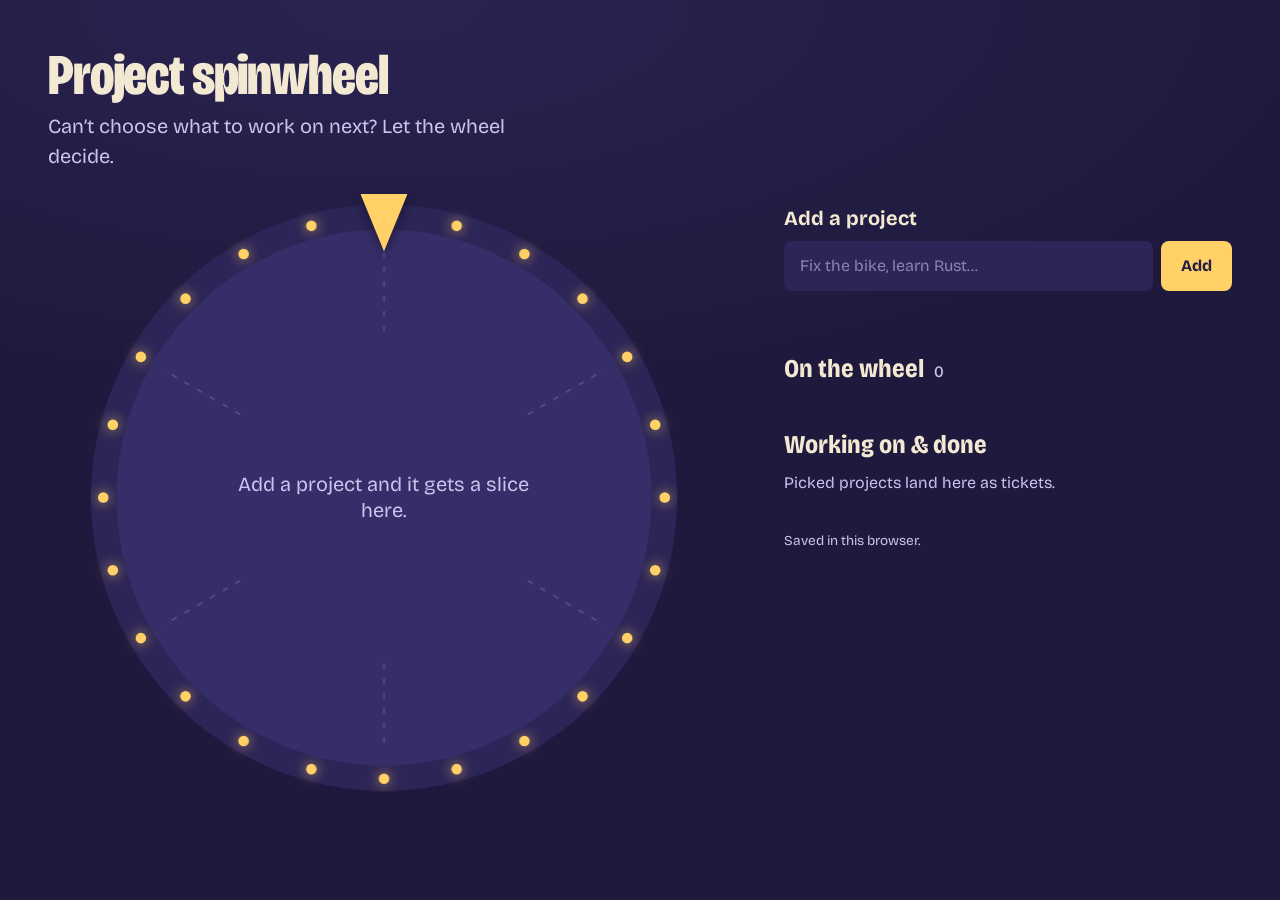
==== index.html @ 8253cdf7 "feat: add wheel UI Co-Authored-By: Claude Opus 5.5 <noreply@anthropic.com>" ====
<!doctype html>
<html lang="en">
<head>
  <meta charset="utf-8">
  <meta name="viewport" content="width=device-width, initial-scale=1">
  <title>Project spinwheel</title>
  <meta name="description" content="Spin a wheel of your projects to pick what to work on next.">
  <meta name="theme-color" content="#1F1A3D">
  <link rel="icon" href="data:image/svg+xml,%3Csvg xmlns='http://www.w3.org/2000/svg' viewBox='0 0 32 32'%3E%3Ccircle cx='16' cy='16' r='15' fill='%232C2557'/%3E%3Cpath d='M16 16V3a13 13 0 0 1 11.3 6.5z' fill='%23EF5B3E'/%3E%3Cpath d='M16 16l11.3-6.5a13 13 0 0 1 0 13z' fill='%23F2A541'/%3E%3Cpath d='M16 16l11.3 6.5A13 13 0 0 1 16 29z' fill='%232FA59A'/%3E%3Cpath d='M16 16v13a13 13 0 0 1-11.3-6.5z' fill='%234E86E4'/%3E%3Cpath d='M16 16L4.7 22.5a13 13 0 0 1 0-13z' fill='%23B76AD4'/%3E%3Cpath d='M16 16L4.7 9.5A13 13 0 0 1 16 3z' fill='%237FBF5A'/%3E%3Ccircle cx='16' cy='16' r='4' fill='%23FFD166'/%3E%3C/svg%3E">
  <link rel="preconnect" href="https://fonts.googleapis.com">
  <link rel="preconnect" href="https://fonts.gstatic.com" crossorigin>
  <link rel="stylesheet" href="https://fonts.googleapis.com/css2?family=Bricolage+Grotesque:opsz,wdth,wght@12..96,75..100,200..800&display=swap">
  <link rel="stylesheet" href="style.css">
  <script type="module" src="app.js"></script>
</head>
<body>
  <header class="masthead">
    <h1>Project spinwheel</h1>
    <p class="tagline">Can’t choose what to work on next? Let the wheel decide.</p>
  </header>

  <main class="booth">
    <section class="stage" aria-label="Wheel">
      <div class="wheel" id="wheel">
        <canvas id="wheel-canvas" aria-hidden="true"></canvas>
        <div class="pointer" id="pointer" aria-hidden="true"></div>
        <button class="hub" id="spin" type="button">Spin</button>
        <p class="wheel-empty" id="wheel-empty" hidden>Add a project and it gets a slice here.</p>
      </div>
    </section>

    <div class="side" id="side">
      <form class="add" id="add-form" autocomplete="off">
        <label for="add-input">Add a project</label>
        <div class="add-row">
          <input id="add-input" name="project" maxlength="60" placeholder="Fix the bike, learn Rust…" enterkeyhint="done">
          <button type="submit">Add</button>
        </div>
        <p class="add-error" id="add-error" role="status"></p>
      </form>

      <section class="list-section" aria-labelledby="wheel-heading">
        <h2 id="wheel-heading">On the wheel <span class="count" id="wheel-count">0</span></h2>
        <ul class="wheel-list" id="wheel-list"></ul>
      </section>

      <section class="list-section" aria-labelledby="pile-heading">
        <h2 id="pile-heading">Working on &amp; done <span class="count" id="pile-count">0</span></h2>
        <p class="pile-empty" id="pile-empty">Picked projects land here as tickets.</p>
        <ul class="tickets" id="pile-list"></ul>
      </section>

      <p class="save-note" id="save-note">Saved in this browser.</p>
    </div>
  </main>

  <dialog class="result" id="result" aria-labelledby="result-name">
    <p class="result-lead">The wheel picked</p>
    <h2 class="result-name" id="result-name"></h2>
    <div class="result-actions">
      <button class="primary" id="result-keep" type="button" autofocus>Work on this</button>
      <button id="result-again" type="button">Spin again</button>
    </div>
  </dialog>

  <p class="visually-hidden" id="announce" aria-live="polite"></p>
</body>
</html>
---- style.css ----
:root {
  --dusk: #1F1A3D;
  --booth: #2C2557;
  --booth-raised: #362E68;
  --bulb: #FFD166;
  --ticket: #F3E9D2;
  --ink: #231C48;
  --haze: #C9C3EE;
  --rule: rgb(201 195 238 / 0.16);

  --font: "Bricolage Grotesque", system-ui, sans-serif;
  --step-0: 1rem;
  --step-1: 1.25rem;
  --step-2: 1.6rem;
  --step-3: 2.4rem;
  --step-4: 3.6rem;

  color-scheme: dark;
}

*, *::before, *::after { box-sizing: border-box; }

html { background: var(--dusk); }

body {
  margin: 0;
  min-height: 100vh;
  font-family: var(--font);
  font-size: var(--step-0);
  line-height: 1.5;
  color: var(--ticket);
  background:
    radial-gradient(120% 70% at 30% 0%, #2a2352 0%, transparent 60%),
    var(--dusk);
  -webkit-font-smoothing: antialiased;
}

h1, h2, p, ul { margin: 0; }
button, input { font: inherit; color: inherit; }
button { cursor: pointer; }

:focus-visible {
  outline: 3px solid var(--bulb);
  outline-offset: 3px;
}

.visually-hidden {
  position: absolute;
  width: 1px; height: 1px;
  overflow: hidden;
  clip-path: inset(50%);
  white-space: nowrap;
}

/* ---------- Masthead ---------- */

.masthead {
  max-width: 80rem;
  margin: 0 auto;
  padding: clamp(1.5rem, 4vw, 3rem) clamp(1rem, 4vw, 3rem) clamp(1rem, 3vw, 2rem);
}

.masthead h1 {
  font-size: clamp(var(--step-3), 7vw, var(--step-4));
  font-weight: 800;
  font-stretch: 78%;
  font-variation-settings: "opsz" 96;
  line-height: 0.95;
  letter-spacing: -0.02em;
}

.tagline {
  margin-top: 0.5rem;
  color: var(--haze);
  font-size: var(--step-1);
  max-width: 36ch;
}

/* ---------- Layout ---------- */

.booth {
  display: grid;
  gap: clamp(2rem, 5vw, 4.5rem);
  max-width: 80rem;
  margin: 0 auto;
  padding: 0 clamp(1rem, 4vw, 3rem) 4rem;
}

@media (min-width: 860px) {
  .booth {
    grid-template-columns: auto minmax(18rem, 28rem);
    align-items: start;
  }
  .stage {
    position: sticky;
    top: 1.5rem;
  }
}

/* Ticket notches: --notch is set per element. */
.ticket, .result {
  --notches:
    radial-gradient(circle var(--notch) at 0 50%, #0000 98%, #000 100%),
    radial-gradient(circle var(--notch) at 100% 50%, #0000 98%, #000 100%);
}

/* ---------- Wheel ---------- */

.wheel {
  position: relative;
  width: min(100%, 520px);
  aspect-ratio: 1;
  margin-inline: auto;
}

@media (min-width: 860px) {
  .wheel { width: min(78vh, 46vw, 760px); }
}

.wheel canvas {
  display: block;
  width: 100%;
  height: 100%;
}

.pointer {
  position: absolute;
  top: -1.5%;
  left: 50%;
  width: 8%;
  aspect-ratio: 0.82;
  translate: -50% 0;
  transform-origin: 50% 25%;
  filter: drop-shadow(0 0.25rem 0.35rem rgb(10 6 30 / 0.55));
  z-index: 1;
}

.pointer::before {
  content: "";
  position: absolute;
  inset: 0;
  background: var(--bulb);
  clip-path: polygon(0 0, 100% 0, 50% 100%);
}

.pointer.tick { animation: flick 140ms ease-out; }

@keyframes flick {
  30% { rotate: -16deg; }
  100% { rotate: 0deg; }
}

.hub {
  position: absolute;
  inset: 0;
  margin: auto;
  width: 23%;
  aspect-ratio: 1;
  border: 0.3rem solid var(--ink);
  border-radius: 50%;
  background: var(--bulb);
  color: var(--ink);
  font-size: clamp(1.1rem, 3vw, 1.9rem);
  font-weight: 800;
  font-stretch: 80%;
  letter-spacing: -0.01em;
  box-shadow:
    0 0 0 0.3rem var(--bulb),
    0 0.7rem 1.6rem rgb(10 6 30 / 0.45);
  transition: transform 120ms ease-out, box-shadow 120ms ease-out;
}

.hub:hover:not(:disabled) { transform: scale(1.04); }
.hub:active:not(:disabled) { transform: scale(0.96); }
.hub:focus-visible { outline-color: var(--ticket); outline-offset: 0.55rem; }
.hub:disabled { cursor: default; }

.wheel-empty {
  position: absolute;
  inset: 0;
  margin: auto;
  width: 58%;
  height: fit-content;
  text-align: center;
  color: var(--haze);
  font-size: var(--step-1);
  line-height: 1.3;
}

/* ---------- Side column ---------- */

.side {
  display: grid;
  gap: 2.25rem;
  align-content: start;
}

.add label {
  display: block;
  margin-bottom: 0.5rem;
  font-size: var(--step-1);
  font-weight: 700;
}

.add-row {
  display: flex;
  gap: 0.5rem;
}

.add input {
  flex: 1;
  min-width: 0;
  padding: 0.7rem 0.9rem;
  border: 2px solid transparent;
  border-radius: 0.5rem;
  background: var(--booth);
  color: var(--ticket);
}

.add input::placeholder { color: rgb(201 195 238 / 0.6); }

.add input:focus-visible {
  outline: none;
  border-color: var(--bulb);
}

.add button {
  padding: 0.7rem 1.25rem;
  border: 0;
  border-radius: 0.5rem;
  background: var(--bulb);
  color: var(--ink);
  font-weight: 700;
}

.add-error {
  min-height: 1.5em;
  margin-top: 0.4rem;
  color: var(--bulb);
  font-size: 0.9rem;
}

.list-section h2 {
  display: flex;
  align-items: baseline;
  gap: 0.6rem;
  margin-bottom: 0.75rem;
  font-size: var(--step-2);
  font-weight: 750;
  font-stretch: 85%;
  line-height: 1.1;
}

.count {
  font-size: var(--step-0);
  font-weight: 500;
  font-stretch: 100%;
  color: var(--haze);
  font-variant-numeric: tabular-nums;
}

/* Wheel list */

.wheel-list {
  list-style: none;
  padding: 0;
}

.wheel-item {
  display: flex;
  align-items: center;
  gap: 0.75rem;
  padding: 0.45rem 0;
  border-bottom: 1px solid var(--rule);
}

.wheel-item:first-child { border-top: 1px solid var(--rule); }

.swatch {
  flex: none;
  width: 0.8rem;
  height: 0.8rem;
  border-radius: 50%;
}

.wheel-item .name {
  flex: 1;
  min-width: 0;
  overflow-wrap: anywhere;
}

.remove {
  flex: none;
  width: 2rem;
  height: 2rem;
  border: 0;
  border-radius: 50%;
  background: transparent;
  color: var(--haze);
  font-size: 0.95rem;
}

.remove:hover { background: var(--booth); color: var(--ticket); }

/* Tickets */

.pile-empty {
  color: var(--haze);
}

.pile-empty[hidden] { display: none; }

.tickets {
  list-style: none;
  padding: 0;
  display: grid;
  gap: 0.6rem;
}

.ticket {
  --notch: 0.6rem;
  position: relative;
  display: grid;
  grid-template-columns: auto 1fr auto;
  align-items: center;
  gap: 0.9rem;
  padding: 0.75rem 0.75rem 0.75rem 1.25rem;
  background: var(--ticket);
  color: var(--ink);
  border-radius: 0.3rem;
  -webkit-mask: var(--notches);
  -webkit-mask-composite: source-in;
  mask: var(--notches);
  mask-composite: intersect;
}

.ticket :focus-visible { outline-color: var(--ink); }

.ticket.arrive { animation: arrive 420ms cubic-bezier(.2, .9, .3, 1.2); }

@keyframes arrive {
  from { opacity: 0; translate: -1.5rem 0; rotate: -2deg; }
  to { opacity: 1; translate: 0 0; rotate: 0deg; }
}

.done-toggle {
  display: flex;
  flex-direction: column;
  align-items: center;
  gap: 0.1rem;
  font-size: 0.75rem;
  font-weight: 600;
  cursor: pointer;
}

.done-toggle input {
  width: 1.2rem;
  height: 1.2rem;
  margin: 0;
  accent-color: var(--ink);
  cursor: pointer;
}

.ticket-body { min-width: 0; }

.ticket .name {
  display: block;
  font-weight: 700;
  font-size: 1.05rem;
  line-height: 1.25;
  overflow-wrap: anywhere;
}

.ticket .meta {
  display: block;
  font-size: 0.8rem;
  color: rgb(35 28 72 / 0.7);
}

.back {
  align-self: stretch;
  padding: 0 0.4rem 0 0.85rem;
  border: 0;
  border-left: 2px dashed rgb(35 28 72 / 0.35);
  background: transparent;
  color: var(--ink);
  font-size: 0.85rem;
  font-weight: 600;
  line-height: 1.2;
  max-width: 6.5rem;
  text-align: left;
}

.back:hover { text-decoration: underline; }

/* A finished project: struck through, with a punched hole. */
.ticket.done .name {
  text-decoration: line-through;
  text-decoration-thickness: 2px;
  color: rgb(35 28 72 / 0.6);
}

.ticket.done .ticket-body {
  position: relative;
  padding-right: 1.4rem;
}

.ticket.done .ticket-body::after {
  content: "";
  position: absolute;
  top: 0.15rem;
  right: 0;
  width: 0.7rem;
  height: 0.7rem;
  border-radius: 50%;
  background: var(--dusk);
  box-shadow: inset 0 1px 2px rgb(0 0 0 / 0.6);
}

.save-note {
  font-size: 0.85rem;
  color: var(--haze);
}

.save-note.warn { color: var(--bulb); }

/* ---------- Result dialog: the winning ticket ---------- */

.result {
  --notch: 1rem;
  width: min(30rem, 92vw);
  padding: 2rem 2.25rem 2.25rem;
  border: 0;
  border-radius: 0.5rem;
  background: var(--ticket);
  color: var(--ink);
  -webkit-mask: var(--notches);
  -webkit-mask-composite: source-in;
  mask: var(--notches);
  mask-composite: intersect;
}

.result[open] { animation: pop 360ms cubic-bezier(.2, .9, .3, 1.25); }

@keyframes pop {
  from { opacity: 0; scale: 0.85; rotate: -3deg; }
  to { opacity: 1; scale: 1; rotate: 0deg; }
}

.result::backdrop {
  background: rgb(18 14 40 / 0.72);
}

.result :focus-visible { outline-color: var(--ink); }

.result-lead {
  font-size: var(--step-1);
  color: rgb(35 28 72 / 0.75);
}

.result-name {
  margin: 0.25rem 0 1.75rem;
  font-size: clamp(var(--step-2), 8vw, var(--step-4));
  font-weight: 800;
  font-stretch: 78%;
  font-variation-settings: "opsz" 96;
  line-height: 1;
  letter-spacing: -0.02em;
  overflow-wrap: anywhere;
}

.result-actions {
  display: flex;
  flex-wrap: wrap;
  gap: 0.75rem;
}

.result-actions button {
  padding: 0.75rem 1.4rem;
  border: 2px solid var(--ink);
  border-radius: 0.5rem;
  background: transparent;
  color: var(--ink);
  font-weight: 700;
}

.result-actions .primary {
  background: var(--ink);
  color: var(--ticket);
}

/* ---------- Motion preferences ---------- */

@media (prefers-reduced-motion: reduce) {
  *, *::before, *::after {
    animation: none !important;
    transition: none !important;
  }
}
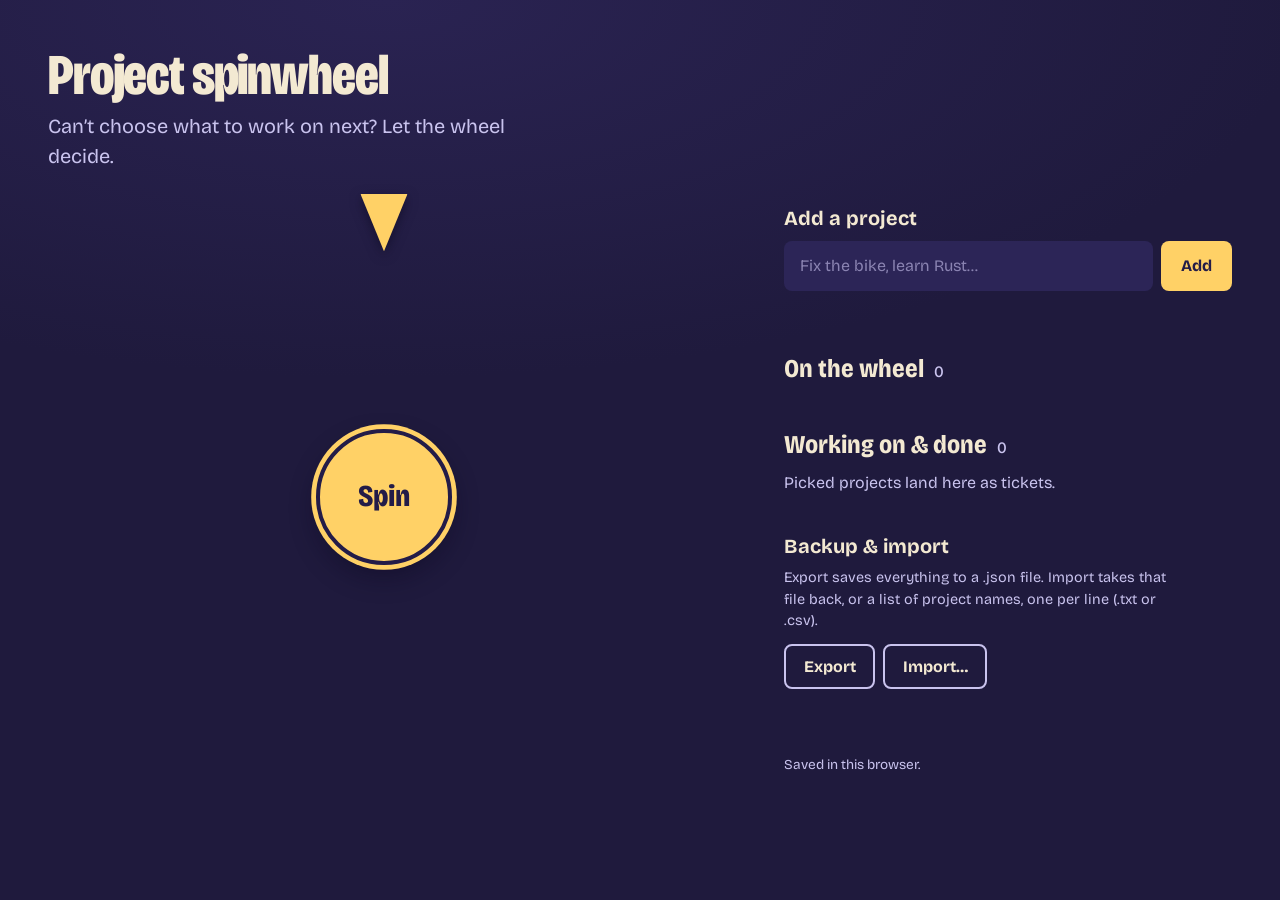
==== commit 4f3ba005: "feat: add export and import buttons A "Backup & import" section with Export (downloads the JSON back" ====
--- a/index.html
+++ b/index.html
@@ -50,6 +50,17 @@
         <ul class="tickets" id="pile-list"></ul>
       </section>
 
+      <section class="backup" aria-labelledby="backup-heading">
+        <h2 id="backup-heading">Backup &amp; import</h2>
+        <p class="backup-hint">Export saves everything to a .json file. Import takes that file back, or a list of project names, one per line (.txt or .csv).</p>
+        <div class="backup-row">
+          <button type="button" id="export">Export</button>
+          <button type="button" id="import">Import…</button>
+          <input type="file" id="import-file" accept=".json,.txt,.csv,application/json,text/plain,text/csv" hidden>
+        </div>
+        <p class="backup-status" id="backup-status" role="status"></p>
+      </section>
+
       <p class="save-note" id="save-note">Saved in this browser.</p>
     </div>
   </main>
@@ -63,6 +74,19 @@
     </div>
   </dialog>
 
+  <dialog class="result" id="import-dialog" aria-labelledby="import-title" aria-describedby="import-text">
+    <form method="dialog">
+      <p class="result-lead">Import backup</p>
+      <h2 class="import-title" id="import-title"></h2>
+      <p class="import-text" id="import-text">Merge keeps your projects and adds the new ones. Replace swaps everything here for what’s in the file.</p>
+      <div class="result-actions">
+        <button class="primary" value="merge" autofocus>Merge</button>
+        <button value="replace">Replace</button>
+        <button value="cancel">Cancel</button>
+      </div>
+    </form>
+  </dialog>
+
   <p class="visually-hidden" id="announce" aria-live="polite"></p>
 </body>
 </html>
--- a/style.css
+++ b/style.css
@@ -170,10 +170,10 @@
   transition: transform 120ms ease-out, box-shadow 120ms ease-out;
 }
 
-.hub:hover:not(:disabled) { transform: scale(1.04); }
-.hub:active:not(:disabled) { transform: scale(0.96); }
+.hub:hover:not(:disabled, [aria-disabled="true"]) { transform: scale(1.04); }
+.hub:active:not(:disabled, [aria-disabled="true"]) { transform: scale(0.96); }
 .hub:focus-visible { outline-color: var(--ticket); outline-offset: 0.55rem; }
-.hub:disabled { cursor: default; }
+.hub:disabled, .hub[aria-disabled="true"] { cursor: default; }
 
 .wheel-empty {
   position: absolute;
@@ -417,6 +417,46 @@
   box-shadow: inset 0 1px 2px rgb(0 0 0 / 0.6);
 }
 
+/* Backup & import */
+
+.backup h2 {
+  margin-bottom: 0.35rem;
+  font-size: var(--step-1);
+  font-weight: 700;
+}
+
+.backup-hint {
+  color: var(--haze);
+  font-size: 0.9rem;
+  max-width: 44ch;
+}
+
+.backup-row {
+  display: flex;
+  flex-wrap: wrap;
+  gap: 0.5rem;
+  margin-top: 0.75rem;
+}
+
+.backup-row button {
+  padding: 0.55rem 1.1rem;
+  border: 2px solid var(--haze);
+  border-radius: 0.5rem;
+  background: transparent;
+  font-weight: 700;
+}
+
+.backup-row button:hover { background: var(--booth); }
+
+.backup-status {
+  min-height: 1.5em;
+  margin-top: 0.5rem;
+  font-size: 0.9rem;
+  color: var(--haze);
+}
+
+.backup-status.warn { color: var(--bulb); }
+
 .save-note {
   font-size: 0.85rem;
   color: var(--haze);
@@ -469,6 +509,19 @@
   overflow-wrap: anywhere;
 }
 
+.import-title {
+  margin-top: 0.25rem;
+  font-size: var(--step-2);
+  font-weight: 800;
+  font-stretch: 80%;
+  line-height: 1.1;
+}
+
+.import-text {
+  margin: 0.75rem 0 1.5rem;
+  color: rgb(35 28 72 / 0.8);
+}
+
 .result-actions {
   display: flex;
   flex-wrap: wrap;
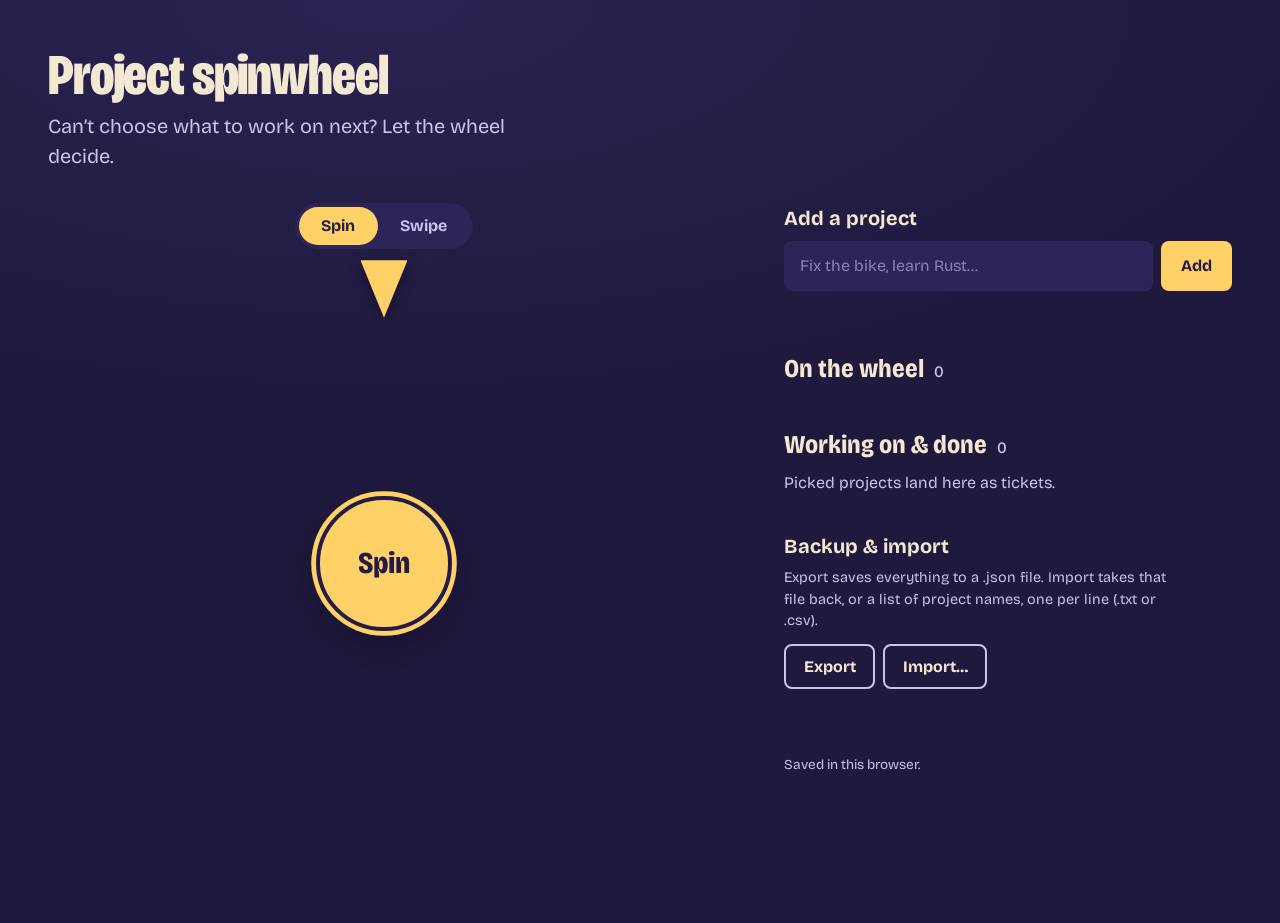
==== commit 503575ec: "feat: add swipe mode to pick projects card by card A Spin | Swipe switch above the wheel. Drag right" ====
--- a/index.html
+++ b/index.html
@@ -20,7 +20,30 @@
   </header>
 
   <main class="booth">
-    <section class="stage" aria-label="Wheel">
+    <section class="stage" aria-label="Pick a project">
+      <div class="modes" role="group" aria-label="How to pick">
+        <button type="button" class="mode" id="mode-spin" data-mode="spin" aria-pressed="true">Spin</button>
+        <button type="button" class="mode" id="mode-swipe" data-mode="swipe" aria-pressed="false">Swipe</button>
+      </div>
+
+      <div class="deck" id="deck" hidden>
+        <div class="deck-table">
+          <article class="card" id="card" tabindex="0" aria-roledescription="card"
+                   aria-describedby="deck-hint" aria-labelledby="card-lead card-name">
+            <span class="stamp stamp-yes" aria-hidden="true">Yes!</span>
+            <span class="stamp stamp-no" aria-hidden="true">Nope</span>
+            <p class="card-lead" id="card-lead">Work on this?</p>
+            <h2 class="card-name" id="card-name"></h2>
+          </article>
+          <p class="deck-empty" id="deck-empty" hidden>Add a project and it joins the deck.</p>
+        </div>
+        <div class="deck-actions" id="deck-actions">
+          <button type="button" class="deck-no" id="deck-no">✕ Skip</button>
+          <button type="button" class="deck-yes" id="deck-yes">✓ Work on this</button>
+        </div>
+        <p class="deck-hint" id="deck-hint">Swipe right to work on it, left to skip. Arrow keys work too.</p>
+      </div>
+
       <div class="wheel" id="wheel">
         <canvas id="wheel-canvas" aria-hidden="true"></canvas>
         <div class="pointer" id="pointer" aria-hidden="true"></div>
--- a/style.css
+++ b/style.css
@@ -550,3 +550,154 @@
     transition: none !important;
   }
 }
+
+/* ---------- Mode switch ---------- */
+
+.modes {
+  display: flex;
+  width: fit-content;
+  margin: 0 auto 1.25rem;
+  padding: 0.25rem;
+  border-radius: 999px;
+  background: var(--booth);
+}
+
+.mode {
+  padding: 0.45rem 1.4rem;
+  border: 0;
+  border-radius: 999px;
+  background: transparent;
+  color: var(--haze);
+  font-weight: 700;
+}
+
+.mode[aria-pressed="true"] {
+  background: var(--bulb);
+  color: var(--ink);
+}
+
+.wheel[hidden], .deck[hidden] { display: none; }
+
+/* ---------- Swipe deck ---------- */
+
+.deck {
+  width: min(100%, 26rem);
+  margin-inline: auto;
+}
+
+.deck-table {
+  position: relative;
+  display: grid;
+  place-items: center;
+  min-height: 22rem;
+}
+
+.card {
+  --notch: 1rem;
+  position: relative;
+  display: grid;
+  align-content: center;
+  width: 100%;
+  min-height: 22rem;
+  padding: 2.25rem 2rem;
+  border-radius: 0.5rem;
+  background: var(--ticket);
+  color: var(--ink);
+  cursor: grab;
+  touch-action: pan-y;
+  user-select: none;
+  -webkit-user-select: none;
+  -webkit-mask: radial-gradient(circle var(--notch) at 50% 0, #0000 98%, #000 100%),
+                radial-gradient(circle var(--notch) at 50% 100%, #0000 98%, #000 100%);
+  -webkit-mask-composite: source-in;
+  mask: radial-gradient(circle var(--notch) at 50% 0, #0000 98%, #000 100%),
+        radial-gradient(circle var(--notch) at 50% 100%, #0000 98%, #000 100%);
+  mask-composite: intersect;
+}
+
+.card[hidden] { display: none; }
+/* The notch mask clips anything outside the card, so the focus ring sits inside. */
+.card:focus-visible { outline: none; box-shadow: inset 0 0 0 0.25rem var(--ink); }
+.card.dragging { cursor: grabbing; }
+.card.settle { transition: transform 220ms cubic-bezier(.2, .9, .3, 1.2); }
+.card.fly { transition: transform 260ms ease-in, opacity 260ms ease-in; opacity: 0; }
+.card.enter { animation: deal 320ms cubic-bezier(.2, .9, .3, 1.15); }
+
+@keyframes deal {
+  from { opacity: 0; scale: 0.9; translate: 0 1.5rem; }
+  to { opacity: 1; scale: 1; translate: 0 0; }
+}
+
+.card-lead {
+  font-size: var(--step-1);
+  color: rgb(35 28 72 / 0.75);
+}
+
+.card-name {
+  margin-top: 0.35rem;
+  font-size: clamp(var(--step-2), 8vw, var(--step-4));
+  font-weight: 800;
+  font-stretch: 78%;
+  font-variation-settings: "opsz" 96;
+  line-height: 1;
+  letter-spacing: -0.02em;
+  overflow-wrap: anywhere;
+}
+
+.stamp {
+  position: absolute;
+  top: 1.5rem;
+  padding: 0.2rem 0.7rem;
+  border: 0.2rem solid currentColor;
+  border-radius: 0.4rem;
+  font-size: var(--step-1);
+  font-weight: 800;
+  text-transform: uppercase;
+  letter-spacing: 0.04em;
+  pointer-events: none;
+}
+
+.stamp-yes { left: 1.25rem; color: #1F8A7F; rotate: -12deg; opacity: var(--yes, 0); }
+.stamp-no { right: 1.25rem; color: #D9432A; rotate: 12deg; opacity: var(--no, 0); }
+
+.deck-empty {
+  color: var(--haze);
+  font-size: var(--step-1);
+  text-align: center;
+  max-width: 20ch;
+}
+
+.deck-actions {
+  display: flex;
+  justify-content: center;
+  gap: 0.75rem;
+  margin-top: 1.25rem;
+}
+
+.deck-actions[hidden] { display: none; }
+
+.deck-actions button {
+  padding: 0.75rem 1.4rem;
+  border-radius: 999px;
+  font-weight: 700;
+}
+
+.deck-no {
+  border: 2px solid var(--haze);
+  background: transparent;
+}
+
+.deck-no:hover { background: var(--booth); }
+
+.deck-yes {
+  border: 2px solid var(--bulb);
+  background: var(--bulb);
+  color: var(--ink);
+}
+
+.deck-hint {
+  margin-top: 0.75rem;
+  text-align: center;
+  color: var(--haze);
+  font-size: 0.9rem;
+}
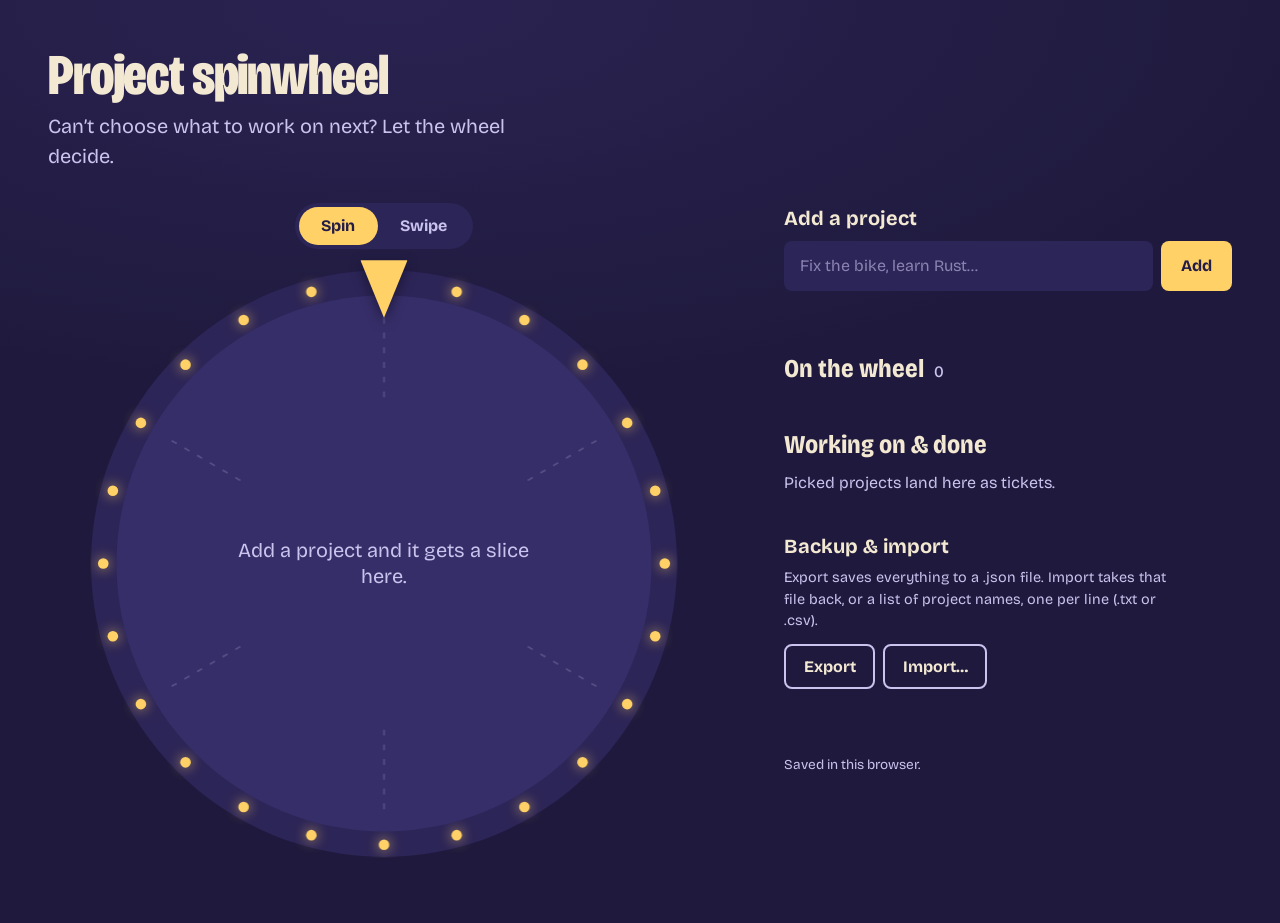
==== commit 24f7bb6c: "feat: bundle Bricolage Grotesque instead of loading Google Fonts The page now makes no third-party r" ====
--- a/index.html
+++ b/index.html
@@ -7,9 +7,6 @@
   <meta name="description" content="Spin a wheel of your projects to pick what to work on next.">
   <meta name="theme-color" content="#1F1A3D">
   <link rel="icon" href="data:image/svg+xml,%3Csvg xmlns='http://www.w3.org/2000/svg' viewBox='0 0 32 32'%3E%3Ccircle cx='16' cy='16' r='15' fill='%232C2557'/%3E%3Cpath d='M16 16V3a13 13 0 0 1 11.3 6.5z' fill='%23EF5B3E'/%3E%3Cpath d='M16 16l11.3-6.5a13 13 0 0 1 0 13z' fill='%23F2A541'/%3E%3Cpath d='M16 16l11.3 6.5A13 13 0 0 1 16 29z' fill='%232FA59A'/%3E%3Cpath d='M16 16v13a13 13 0 0 1-11.3-6.5z' fill='%234E86E4'/%3E%3Cpath d='M16 16L4.7 22.5a13 13 0 0 1 0-13z' fill='%23B76AD4'/%3E%3Cpath d='M16 16L4.7 9.5A13 13 0 0 1 16 3z' fill='%237FBF5A'/%3E%3Ccircle cx='16' cy='16' r='4' fill='%23FFD166'/%3E%3C/svg%3E">
-  <link rel="preconnect" href="https://fonts.googleapis.com">
-  <link rel="preconnect" href="https://fonts.gstatic.com" crossorigin>
-  <link rel="stylesheet" href="https://fonts.googleapis.com/css2?family=Bricolage+Grotesque:opsz,wdth,wght@12..96,75..100,200..800&display=swap">
   <link rel="stylesheet" href="style.css">
   <script type="module" src="app.js"></script>
 </head>
--- a/style.css
+++ b/style.css
@@ -1,3 +1,24 @@
+/* Bricolage Grotesque, bundled so the page works offline and makes no
+   third-party requests. SIL Open Font License, see fonts/OFL.txt. */
+@font-face {
+  font-family: "Bricolage Grotesque";
+  font-style: normal;
+  font-weight: 200 800;
+  font-stretch: 75% 100%;
+  font-display: swap;
+  src: url("fonts/bricolage-grotesque-latin-ext.woff2") format("woff2");
+  unicode-range: U+0100-02BA, U+02BD-02C5, U+02C7-02CC, U+02CE-02D7, U+02DD-02FF, U+0304, U+0308, U+0329, U+1D00-1DBF, U+1E00-1E9F, U+1EF2-1EFF, U+2020, U+20A0-20AB, U+20AD-20C4, U+2113, U+2C60-2C7F, U+A720-A7FF;
+}
+@font-face {
+  font-family: "Bricolage Grotesque";
+  font-style: normal;
+  font-weight: 200 800;
+  font-stretch: 75% 100%;
+  font-display: swap;
+  src: url("fonts/bricolage-grotesque-latin.woff2") format("woff2");
+  unicode-range: U+0000-00FF, U+0131, U+0152-0153, U+02BB-02BC, U+02C6, U+02DA, U+02DC, U+0304, U+0308, U+0329, U+2000-206F, U+20AC, U+2122, U+2191, U+2193, U+2212, U+2215, U+FEFF, U+FFFD;
+}
+
 :root {
   --dusk: #1F1A3D;
   --booth: #2C2557;
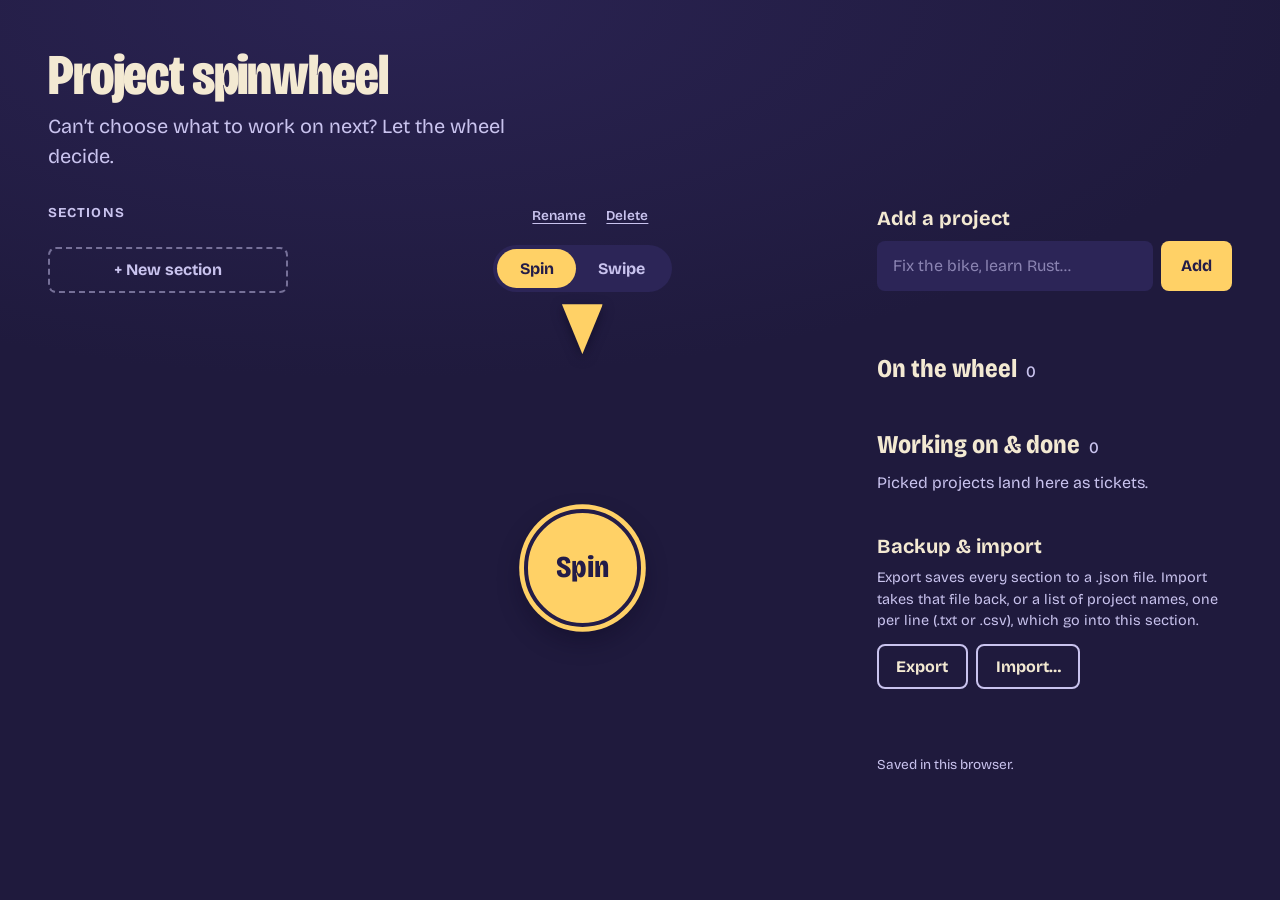
==== commit 4e2f59e0: "feat: section list with new, rename, delete and switching Co-Authored-By: Claude Opus 5.5 <noreply@a" ====
--- a/index.html
+++ b/index.html
@@ -6,7 +6,7 @@
   <title>Project spinwheel</title>
   <meta name="description" content="Spin a wheel of your projects to pick what to work on next.">
   <meta name="theme-color" content="#1F1A3D">
-  <link rel="icon" href="data:image/svg+xml,%3Csvg xmlns='http://www.w3.org/2000/svg' viewBox='0 0 32 32'%3E%3Ccircle cx='16' cy='16' r='15' fill='%232C2557'/%3E%3Cpath d='M16 16V3a13 13 0 0 1 11.3 6.5z' fill='%23EF5B3E'/%3E%3Cpath d='M16 16l11.3-6.5a13 13 0 0 1 0 13z' fill='%23F2A541'/%3E%3Cpath d='M16 16l11.3 6.5A13 13 0 0 1 16 29z' fill='%232FA59A'/%3E%3Cpath d='M16 16v13a13 13 0 0 1-11.3-6.5z' fill='%234E86E4'/%3E%3Cpath d='M16 16L4.7 22.5a13 13 0 0 1 0-13z' fill='%23B76AD4'/%3E%3Cpath d='M16 16L4.7 9.5A13 13 0 0 1 16 3z' fill='%237FBF5A'/%3E%3Ccircle cx='16' cy='16' r='4' fill='%23FFD166'/%3E%3C/svg%3E">
+  <link rel="icon" href="icons/icon.svg" type="image/svg+xml">
   <link rel="stylesheet" href="style.css">
   <script type="module" src="app.js"></script>
 </head>
@@ -14,10 +14,25 @@
   <header class="masthead">
     <h1>Project spinwheel</h1>
     <p class="tagline">Can’t choose what to work on next? Let the wheel decide.</p>
+    <a class="open-tab" id="open-tab" href="index.html?view=tab" target="_blank" hidden>Open in full tab ↗</a>
   </header>
 
   <main class="booth">
-    <section class="stage" aria-label="Pick a project">
+    <nav class="sections" id="sections" aria-labelledby="sections-heading">
+      <h2 id="sections-heading">Sections</h2>
+      <ul class="section-list" id="section-list"></ul>
+      <button type="button" class="section-new" id="section-new">+ New section</button>
+    </nav>
+
+    <section class="stage" aria-labelledby="section-title">
+      <div class="section-head">
+        <h2 class="section-title" id="section-title"></h2>
+        <div class="section-tools">
+          <button type="button" id="section-rename">Rename</button>
+          <button type="button" id="section-delete">Delete</button>
+        </div>
+      </div>
+
       <div class="modes" role="group" aria-label="How to pick">
         <button type="button" class="mode" id="mode-spin" data-mode="spin" aria-pressed="true">Spin</button>
         <button type="button" class="mode" id="mode-swipe" data-mode="swipe" aria-pressed="false">Swipe</button>
@@ -72,7 +87,7 @@
 
       <section class="backup" aria-labelledby="backup-heading">
         <h2 id="backup-heading">Backup &amp; import</h2>
-        <p class="backup-hint">Export saves everything to a .json file. Import takes that file back, or a list of project names, one per line (.txt or .csv).</p>
+        <p class="backup-hint">Export saves every section to a .json file. Import takes that file back, or a list of project names, one per line (.txt or .csv), which go into this section.</p>
         <div class="backup-row">
           <button type="button" id="export">Export</button>
           <button type="button" id="import">Import…</button>
@@ -98,7 +113,7 @@
     <form method="dialog">
       <p class="result-lead">Import backup</p>
       <h2 class="import-title" id="import-title"></h2>
-      <p class="import-text" id="import-text">Merge keeps your projects and adds the new ones. Replace swaps everything here for what’s in the file.</p>
+      <p class="import-text" id="import-text"></p>
       <div class="result-actions">
         <button class="primary" value="merge" autofocus>Merge</button>
         <button value="replace">Replace</button>
@@ -107,6 +122,31 @@
     </form>
   </dialog>
 
+  <dialog class="result" id="section-dialog" aria-labelledby="section-dialog-title">
+    <form method="dialog" id="section-form" autocomplete="off">
+      <p class="result-lead" id="section-dialog-lead">New section</p>
+      <label class="section-label" id="section-dialog-title" for="section-name">Name it</label>
+      <input class="section-input" id="section-name" maxlength="60" placeholder="Work, Home, Side quests…" enterkeyhint="done">
+      <p class="section-error" id="section-error" role="status"></p>
+      <div class="result-actions">
+        <button class="primary" value="save" id="section-save">Create</button>
+        <button value="cancel" formnovalidate>Cancel</button>
+      </div>
+    </form>
+  </dialog>
+
+  <dialog class="result" id="delete-dialog" aria-labelledby="delete-title" aria-describedby="delete-text">
+    <form method="dialog">
+      <p class="result-lead">Delete section</p>
+      <h2 class="import-title" id="delete-title"></h2>
+      <p class="import-text" id="delete-text"></p>
+      <div class="result-actions">
+        <button class="primary" value="delete">Delete</button>
+        <button value="cancel" autofocus>Keep it</button>
+      </div>
+    </form>
+  </dialog>
+
   <p class="visually-hidden" id="announce" aria-live="polite"></p>
 </body>
 </html>
--- a/style.css
+++ b/style.css
@@ -97,6 +97,16 @@
   max-width: 36ch;
 }
 
+.open-tab {
+  display: inline-block;
+  margin-top: 0.75rem;
+  color: var(--bulb);
+  font-weight: 600;
+  text-underline-offset: 0.2em;
+}
+
+.open-tab[hidden] { display: none; }
+
 /* ---------- Layout ---------- */
 
 .booth {
@@ -107,9 +117,16 @@
   padding: 0 clamp(1rem, 4vw, 3rem) 4rem;
 }
 
+.booth { grid-template-areas: "nav" "stage" "side"; }
+.sections { grid-area: nav; }
+.stage { grid-area: stage; }
+.side { grid-area: side; }
+
 @media (min-width: 860px) {
   .booth {
     grid-template-columns: auto minmax(18rem, 28rem);
+    grid-template-areas: "nav nav" "stage side";
+    row-gap: 1.5rem;
     align-items: start;
   }
   .stage {
@@ -118,6 +135,21 @@
   }
 }
 
+/* Wide: the sections get their own column on the left. */
+@media (min-width: 1100px) {
+  .booth {
+    max-width: 96rem;
+    grid-template-columns: minmax(11rem, 15rem) auto minmax(18rem, 26rem);
+    grid-template-areas: "nav stage side";
+    column-gap: clamp(1.5rem, 3vw, 3.5rem);
+  }
+  .masthead { max-width: 96rem; }
+  .sections {
+    position: sticky;
+    top: 1.5rem;
+  }
+}
+
 /* Ticket notches: --notch is set per element. */
 .ticket, .result {
   --notches:
@@ -136,6 +168,10 @@
 
 @media (min-width: 860px) {
   .wheel { width: min(78vh, 46vw, 760px); }
+}
+
+@media (min-width: 1100px) {
+  .wheel { width: min(78vh, 40vw, 720px); }
 }
 
 .wheel canvas {
@@ -722,3 +758,180 @@
   color: var(--haze);
   font-size: 0.9rem;
 }
+
+/* ---------- Sections ---------- */
+
+.sections {
+  display: flex;
+  align-items: center;
+  gap: 0.5rem;
+  min-width: 0;
+}
+
+/* Side-panel width: the label goes; the pills scroll sideways. */
+@media (max-width: 520px) {
+  .sections h2 {
+    position: absolute;
+    width: 1px; height: 1px;
+    overflow: hidden;
+    clip-path: inset(50%);
+    white-space: nowrap;
+  }
+}
+
+.sections h2 {
+  flex: none;
+  font-size: 0.85rem;
+  font-weight: 700;
+  text-transform: uppercase;
+  letter-spacing: 0.08em;
+  color: var(--haze);
+}
+
+.section-list {
+  display: flex;
+  gap: 0.4rem;
+  min-width: 0;
+  padding: 0.25rem;
+  list-style: none;
+  overflow-x: auto;
+  scrollbar-width: thin;
+}
+
+.section-list > li { flex: none; }
+
+.section-pick {
+  display: grid;
+  max-width: 14rem;
+  padding: 0.4rem 0.95rem;
+  border: 0;
+  border-radius: 999px;
+  background: var(--booth);
+  color: var(--haze);
+  font-weight: 700;
+  text-align: left;
+  white-space: nowrap;
+}
+
+.section-pick:hover { background: var(--booth-raised); color: var(--ticket); }
+
+.section-pick[aria-current="true"] {
+  background: var(--bulb);
+  color: var(--ink);
+}
+
+.section-name {
+  overflow: hidden;
+  text-overflow: ellipsis;
+}
+
+.section-meta { display: none; }
+
+.section-new {
+  flex: none;
+  padding: 0.35rem 0.9rem;
+  border: 2px dashed rgb(201 195 238 / 0.5);
+  border-radius: 999px;
+  background: transparent;
+  color: var(--haze);
+  font-weight: 700;
+  white-space: nowrap;
+}
+
+.section-new:hover { border-color: var(--haze); color: var(--ticket); }
+
+@media (min-width: 1100px) {
+  .sections {
+    flex-direction: column;
+    align-items: stretch;
+    gap: 0.75rem;
+  }
+  .section-list {
+    flex-direction: column;
+    padding: 0;
+    overflow: visible;
+  }
+  .section-pick {
+    width: 100%;
+    max-width: none;
+    padding: 0.6rem 0.9rem;
+    border-radius: 0.5rem;
+    white-space: normal;
+  }
+  .section-name { overflow-wrap: anywhere; }
+  .section-meta {
+    display: block;
+    font-size: 0.8rem;
+    font-weight: 500;
+    opacity: 0.8;
+  }
+  .section-new { padding: 0.55rem 0.9rem; border-radius: 0.5rem; }
+}
+
+.section-head {
+  display: flex;
+  flex-wrap: wrap;
+  align-items: baseline;
+  justify-content: center;
+  gap: 0.25rem 1rem;
+  margin-bottom: 1rem;
+  text-align: center;
+}
+
+.section-title {
+  font-size: var(--step-2);
+  font-weight: 800;
+  font-stretch: 80%;
+  line-height: 1.1;
+  overflow-wrap: anywhere;
+}
+
+.section-tools {
+  display: flex;
+  gap: 0.25rem;
+}
+
+.section-tools button {
+  padding: 0.2rem 0.5rem;
+  border: 0;
+  border-radius: 0.35rem;
+  background: transparent;
+  color: var(--haze);
+  font-size: 0.85rem;
+  font-weight: 600;
+  text-decoration: underline;
+  text-underline-offset: 0.2em;
+}
+
+.section-tools button:hover { background: var(--booth); color: var(--ticket); }
+.section-tools button[hidden] { display: none; }
+
+/* New / rename dialog */
+
+.section-label {
+  display: block;
+  margin: 0.25rem 0 0.75rem;
+  font-size: var(--step-2);
+  font-weight: 800;
+  font-stretch: 80%;
+  line-height: 1.1;
+}
+
+.section-input {
+  width: 100%;
+  padding: 0.7rem 0.9rem;
+  border: 2px solid var(--ink);
+  border-radius: 0.5rem;
+  background: #fffaf0;
+  color: var(--ink);
+}
+
+.section-input:focus-visible { outline-offset: 2px; }
+
+.section-error {
+  min-height: 1.5em;
+  margin: 0.4rem 0 1rem;
+  color: #B3321C;
+  font-size: 0.9rem;
+  font-weight: 600;
+}
